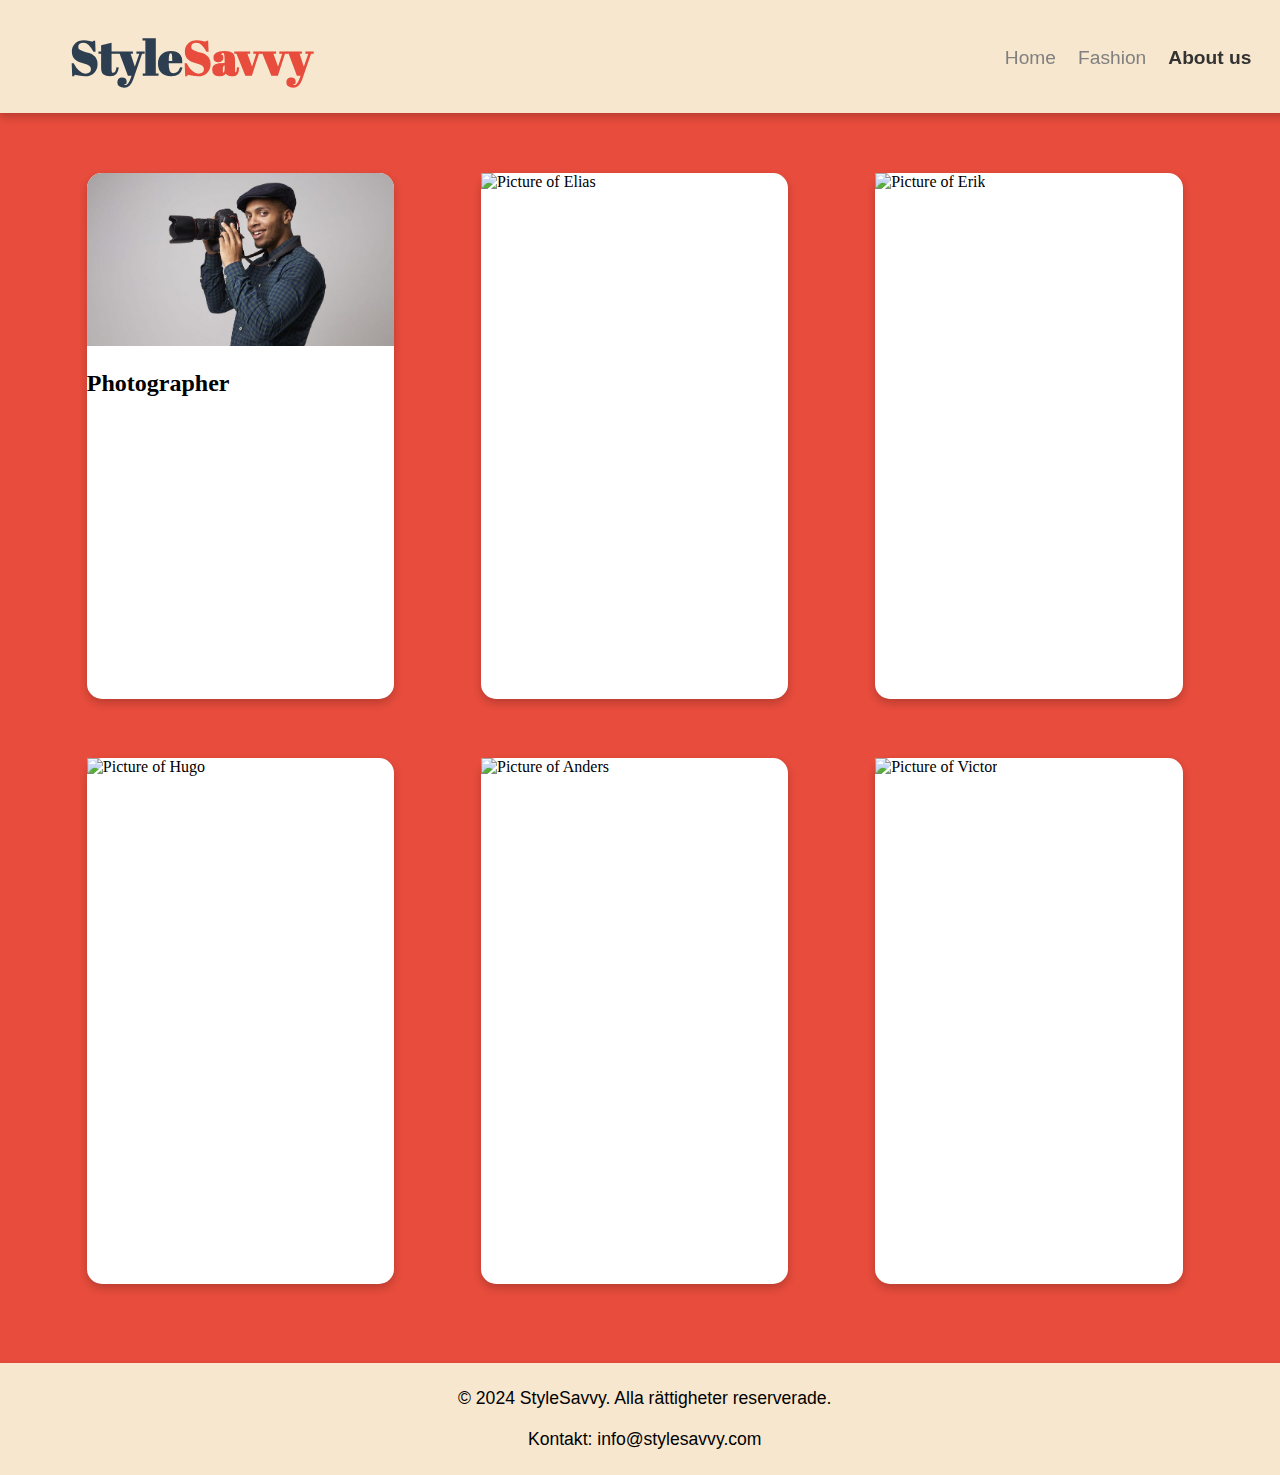
==== About_us.html @ d0742ea2 "Sida 3. Plus fixa headern att sitta fast" ====
<!DOCTYPE html>
<html lang="en">
<head>
    <meta charset="UTF-8">
    <meta name="viewport" content="width=device-width, initial-scale=1.0">
    <link rel="stylesheet" href="css/About_us.css"> 
    <title>StyleSavvy</title>
    <link rel="preconnect" href="https://fonts.googleapis.com">
    <link rel="preconnect" href="https://fonts.gstatic.com" crossorigin>
    <link href="https://fonts.googleapis.com/css2?family=Abril+Fatface&family=Creepster&family=Delius+Swash+Caps&family=Irish+Grover&display=swap" rel="stylesheet">
</head>
<body>
    <div id="wrapper">
        <header>
            <h1>Style<span class="Savvy">Savvy</span></h1>
            <nav class="flex1">
                <a href="Home.html" >Home</a>
                <a href="Stilguide.html" >Fashion</a>
                <a href="About_us.html" id="lenk">About us</a>
            </nav>
        </header>

        <main>
            <div id="per1"> 
                <img id="imgper" src="img/Photographer1.jpg" alt="Picture of Bob">
                <h2>Photographer</h2>
            </div>
            <div id="per2">
                <img src="" alt="Picture of Elias">
            </div>
            <div id="per3">
                <img src="" alt="Picture of Erik">
            </div>
            <div id="per4">
                <img src="" alt="Picture of Hugo">
            </div>
            <div id="per5">
                <img src="" alt="Picture of Anders">
            </div>
            <div id="per6">
                <img src="" alt="Picture of Victor">
            </div>
        </main>

        <footer>
            <p>&copy; 2024 StyleSavvy. Alla rättigheter reserverade.</p>
            <p>Kontakt: info@stylesavvy.com</p>
        </footer>
    </div>
    
</body>
</html>
---- css/About_us.css ----
#wrapper {
    display: grid;
    gap: 20px;
    grid-template-columns: 21.05% 25% 25% 25%;
    grid-template-rows: 12.5vh 30vh 50vh 50vh 12.5vh; 
    grid-template-areas: 
    'hd hd hd hd'
    'm1 m1 m1 m1'
    'm1 m1 m1 m1'
    'm1 m1 m1 m1'
    'ft ft ft ft';
    margin: 0 0px;
}

body{
    background-color: #e74c3c;
    margin: 0px;
}

#lenk{
    color: #333;
    font-weight: bold;
}

.flex1 {
    margin-left: auto;  

    padding: 10px;

}

.flex1 a{
    margin: 8px;
    color: gray;
    text-decoration: none;
    font-size: 1.2rem;
    font-family: 'Arial', sans-serif;
}

.flex1 a:hover {
    color: orange;
}


h1{
    font-family: Abril Fatface;
    padding-left: 50px;
    font-size: 3rem;
    color: #2c3e50;
}

h1 .Savvy {
    color: #e74c3c;
}

header{
    grid-area: hd;
    justify-content: center;
    position: sticky;
    top: 0;
    align-items: center;
    padding: 20px;
    display: flex;
    background-color: #F7E7CE;
    font-size: 1.5rem;
    box-shadow: 0 4px 8px rgba(0, 0, 0, 0.2);
}

main{
    grid-area: m1;
    display: flex;
    padding: 20px;
    top: 0;
    justify-content: space-evenly;
    margin-right: 20px;
    flex-wrap: wrap;
}

#per1, #per2, #per3, #per4, #per4, #per5, #per6{
    background-color: white;
    margin: 20px;
    width: 25%;
    height: 45%;
    border-radius: 15px;
    box-shadow: 0 4px 8px rgba(0, 0, 0, 0.2);
}

footer{
    grid-area: ft;
    font-size: 1.1rem;
    background-color: #F7E7CE;
    padding: 20px;
    box-shadow: 0 4px 8px rgba(0, 0, 0, 0.2);
    font-family: 'Arial', sans-serif;
    display: flex;
    justify-content: center;
    align-items: center;
    flex-direction: column; 
}

footer p{
    margin: 10px;
}

#imgper{
    width: 100%;
    border-top-right-radius: 15px;
    border-top-left-radius: 15px;
}
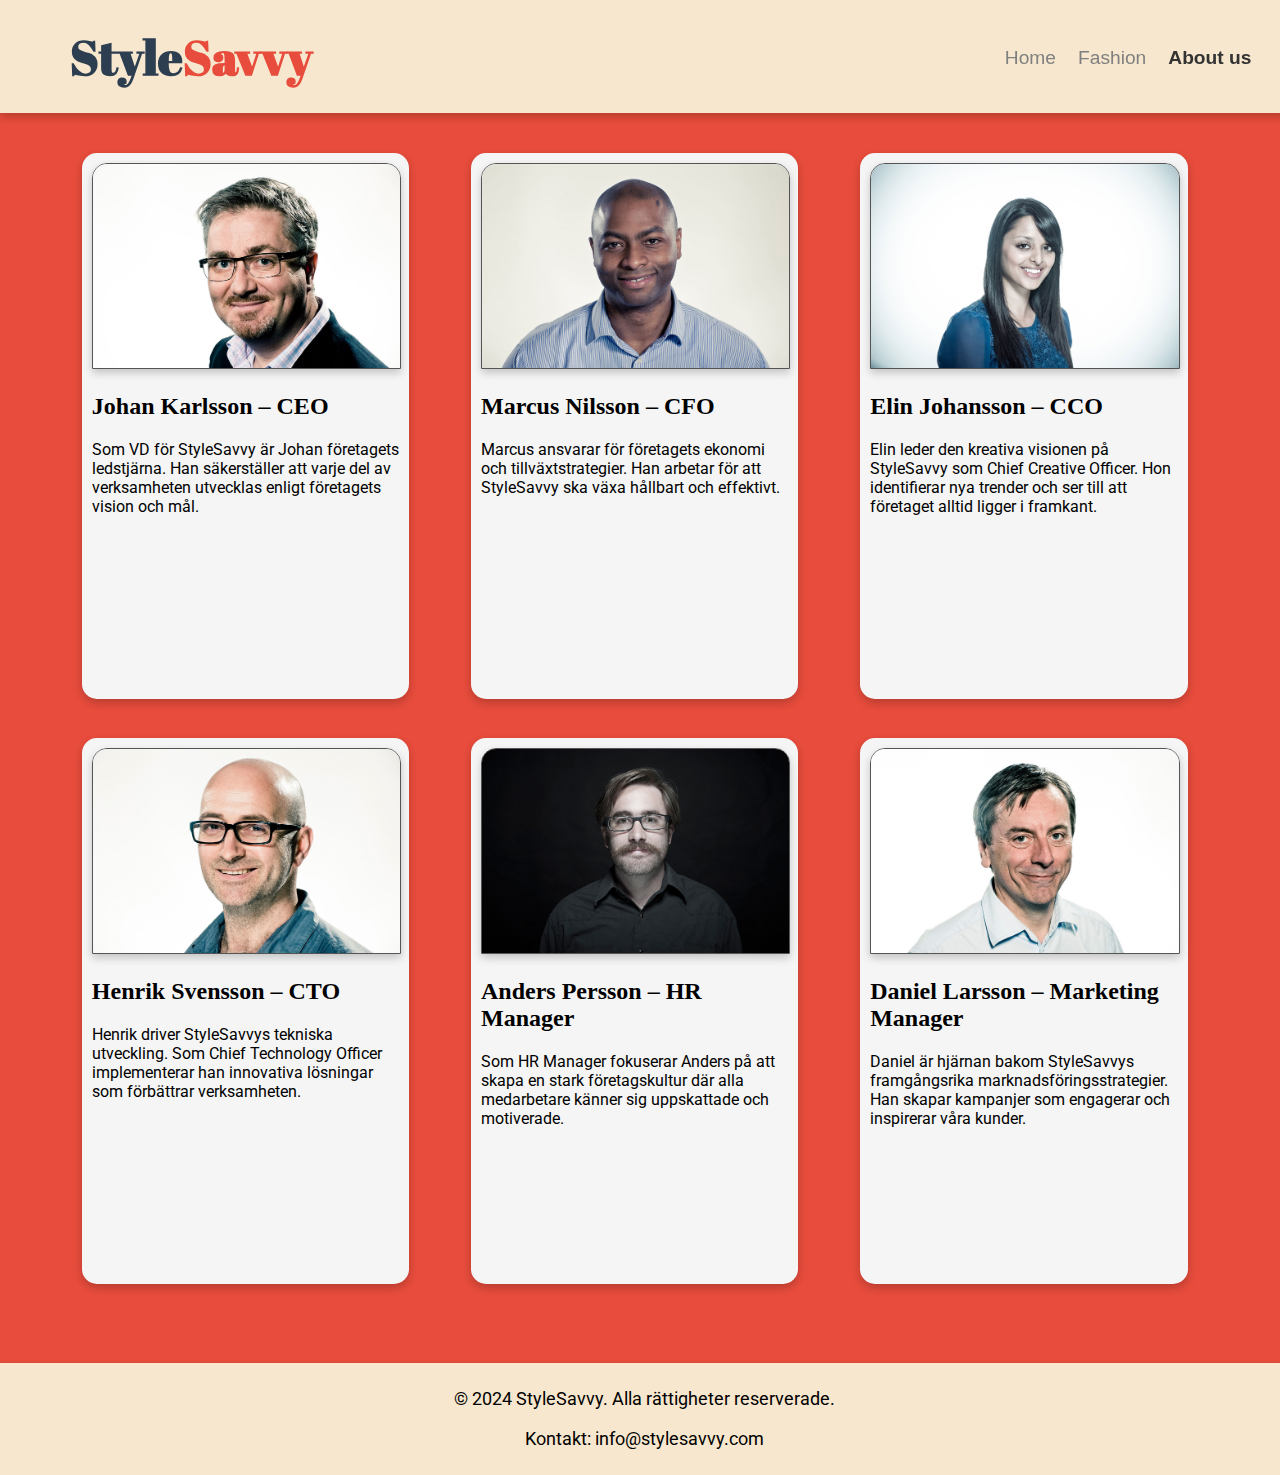
==== commit bf3f4089: "About us färdig" ====
--- a/About_us.html
+++ b/About_us.html
@@ -8,6 +8,9 @@
     <link rel="preconnect" href="https://fonts.googleapis.com">
     <link rel="preconnect" href="https://fonts.gstatic.com" crossorigin>
     <link href="https://fonts.googleapis.com/css2?family=Abril+Fatface&family=Creepster&family=Delius+Swash+Caps&family=Irish+Grover&display=swap" rel="stylesheet">
+    <link rel="preconnect" href="https://fonts.googleapis.com">
+    <link rel="preconnect" href="https://fonts.gstatic.com" crossorigin>
+    <link href="https://fonts.googleapis.com/css2?family=Abril+Fatface&family=Creepster&family=Delius+Swash+Caps&family=Irish+Grover&family=Roboto:ital,wght@0,100;0,300;0,400;0,500;0,700;0,900;1,100;1,300;1,400;1,500;1,700;1,900&display=swap" rel="stylesheet">
 </head>
 <body>
     <div id="wrapper">
@@ -22,23 +25,34 @@
 
         <main>
             <div id="per1"> 
-                <img id="imgper" src="img/Photographer1.jpg" alt="Picture of Bob">
-                <h2>Photographer</h2>
+                <img id="imgper" src="img/Personal1.jpg" alt="Johan Karlsson – CEO">
+                <h2>Johan Karlsson – CEO</h2>
+                <p>Som VD för StyleSavvy är Johan företagets ledstjärna. Han säkerställer att varje del av verksamheten utvecklas enligt företagets vision och mål.</p>
             </div>
             <div id="per2">
-                <img src="" alt="Picture of Elias">
-            </div>
+                <img id="imgper" src="img/Personal2.jpg" alt="Marcus Nilsson – CFO">
+                <h2>Marcus Nilsson – CFO</h2>
+                <p>Marcus ansvarar för företagets ekonomi och tillväxtstrategier. Han arbetar för att StyleSavvy ska växa hållbart och effektivt.</p>
+                 </div>
             <div id="per3">
-                <img src="" alt="Picture of Erik">
+                <img id="imgper" src="img/Personal3.jpg" alt="Elin Johansson – CCO">
+                <h2>Elin Johansson – CCO</h2>
+                <p>Elin leder den kreativa visionen på StyleSavvy som Chief Creative Officer. Hon identifierar nya trender och ser till att företaget alltid ligger i framkant.</p>
             </div>
             <div id="per4">
-                <img src="" alt="Picture of Hugo">
+                <img id="imgper" src="img/Personal4.jpg" alt="Henrik Svensson – CTO">
+                <h2>Henrik Svensson – CTO</h2>
+                <p>Henrik driver StyleSavvys tekniska utveckling. Som Chief Technology Officer implementerar han innovativa lösningar som förbättrar verksamheten.</p>
             </div>
             <div id="per5">
-                <img src="" alt="Picture of Anders">
+                <img id="imgper" src="img/Personal5.jpg" alt="Anders Persson – HR Manager">
+                <h2>Anders Persson – HR Manager</h2>
+                <p>Som HR Manager fokuserar Anders på att skapa en stark företagskultur där alla medarbetare känner sig uppskattade och motiverade.</p>
             </div>
             <div id="per6">
-                <img src="" alt="Picture of Victor">
+                <img id="imgper" src="img/Personal6.jpg" alt="Daniel Larsson – Marketing Manager">
+                <h2>Daniel Larsson – Marketing Manager</h2>
+                <p>Daniel är hjärnan bakom StyleSavvys framgångsrika marknadsföringsstrategier. Han skapar kampanjer som engagerar och inspirerar våra kunder.</p>
             </div>
         </main>
 
--- a/css/About_us.css
+++ b/css/About_us.css
@@ -49,6 +49,10 @@
     color: #2c3e50;
 }
 
+p{
+    font-family: roboto;
+}
+
 h1 .Savvy {
     color: #e74c3c;
 }
@@ -77,13 +81,14 @@
 }
 
 #per1, #per2, #per3, #per4, #per4, #per5, #per6{
-    background-color: white;
-    margin: 20px;
+    background-color: whitesmoke;
     width: 25%;
     height: 45%;
     border-radius: 15px;
     box-shadow: 0 4px 8px rgba(0, 0, 0, 0.2);
+    padding: 10px;
 }
+
 
 footer{
     grid-area: ft;
@@ -106,4 +111,6 @@
     width: 100%;
     border-top-right-radius: 15px;
     border-top-left-radius: 15px;
+    border: 1px solid #555;
+    box-shadow: 0 4px 8px rgba(0, 0, 0, 0.2);
 }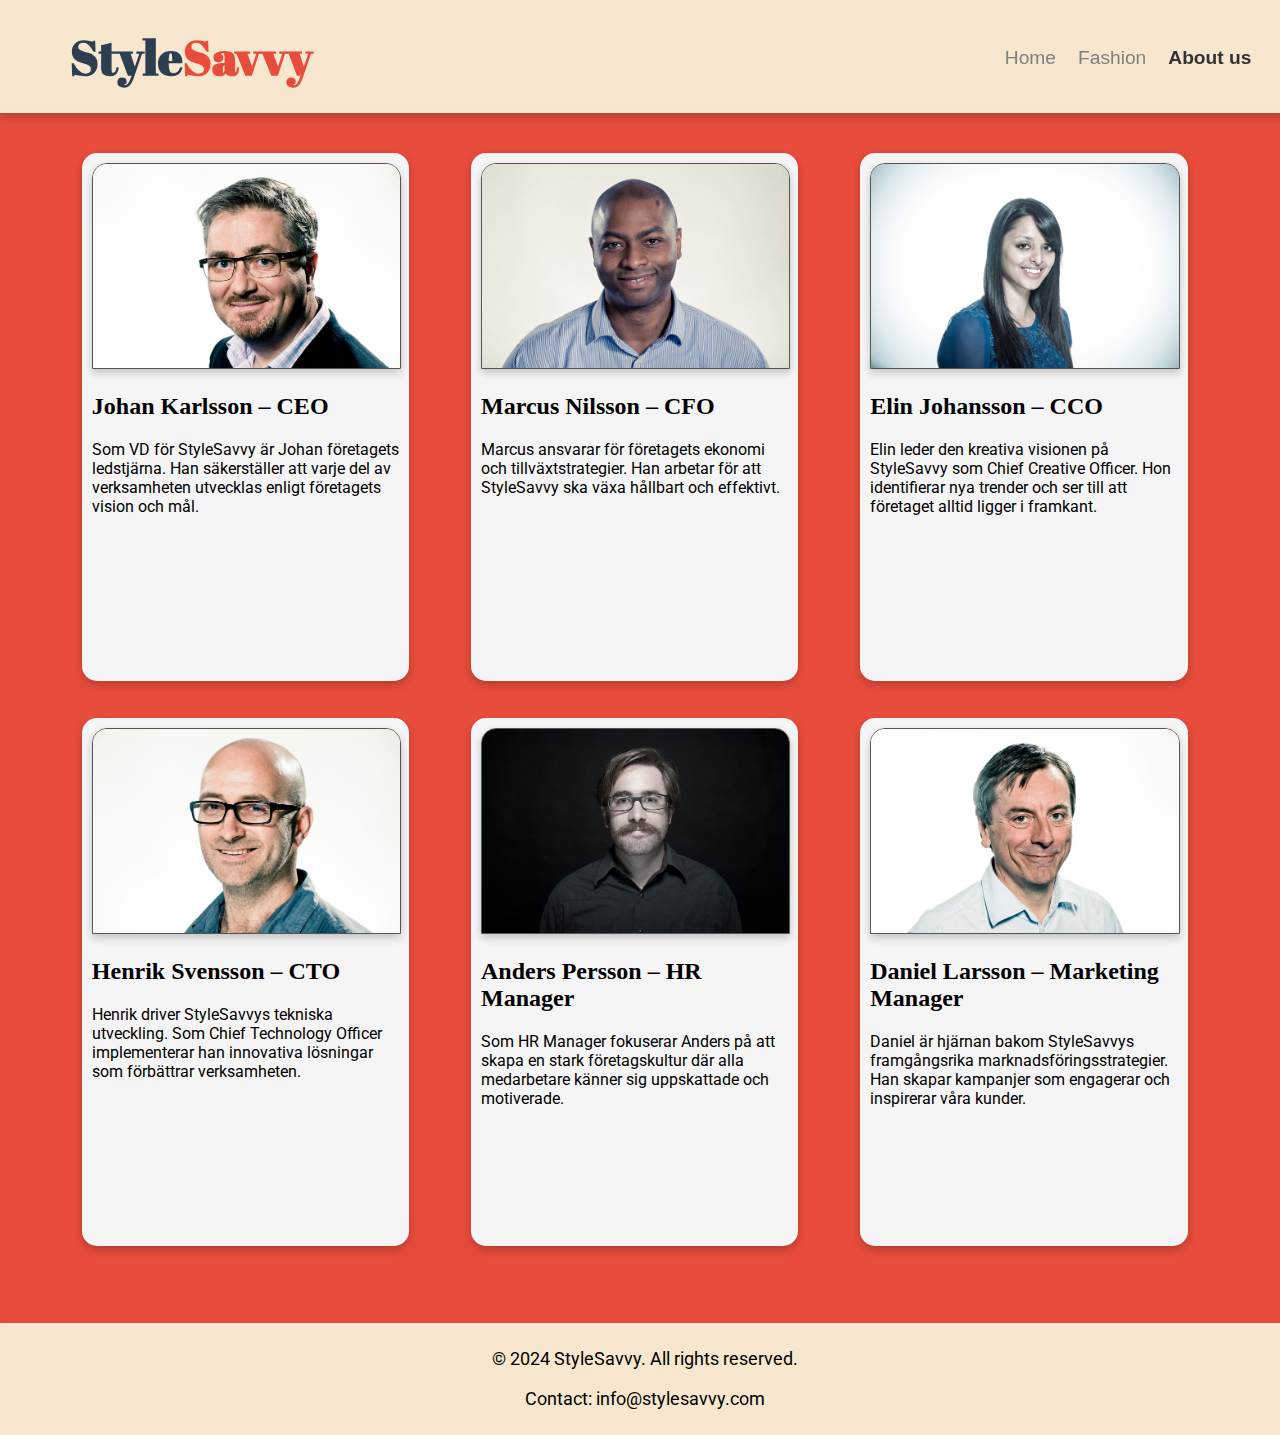
==== commit d33ee4b1: "fixat första sidan och städat upp fashion sidan." ====
--- a/About_us.html
+++ b/About_us.html
@@ -18,7 +18,7 @@
             <h1>Style<span class="Savvy">Savvy</span></h1>
             <nav class="flex1">
                 <a href="Home.html" >Home</a>
-                <a href="Stilguide.html" >Fashion</a>
+                <a href="Fashion.html" >Fashion</a>
                 <a href="About_us.html" id="lenk">About us</a>
             </nav>
         </header>
@@ -57,8 +57,8 @@
         </main>
 
         <footer>
-            <p>&copy; 2024 StyleSavvy. Alla rättigheter reserverade.</p>
-            <p>Kontakt: info@stylesavvy.com</p>
+            <p>&copy; 2024 StyleSavvy. All rights reserved.</p>
+            <p>Contact: info@stylesavvy.com</p>
         </footer>
     </div>
     
--- a/css/About_us.css
+++ b/css/About_us.css
@@ -2,11 +2,9 @@
     display: grid;
     gap: 20px;
     grid-template-columns: 21.05% 25% 25% 25%;
-    grid-template-rows: 12.5vh 30vh 50vh 50vh 12.5vh; 
+    grid-template-rows: 12.5vh 130vh 12.5vh; 
     grid-template-areas: 
     'hd hd hd hd'
-    'm1 m1 m1 m1'
-    'm1 m1 m1 m1'
     'm1 m1 m1 m1'
     'ft ft ft ft';
     margin: 0 0px;
@@ -39,6 +37,7 @@
 
 .flex1 a:hover {
     color: orange;
+    text-decoration: underline;
 }
 
 
@@ -74,7 +73,6 @@
     grid-area: m1;
     display: flex;
     padding: 20px;
-    top: 0;
     justify-content: space-evenly;
     margin-right: 20px;
     flex-wrap: wrap;
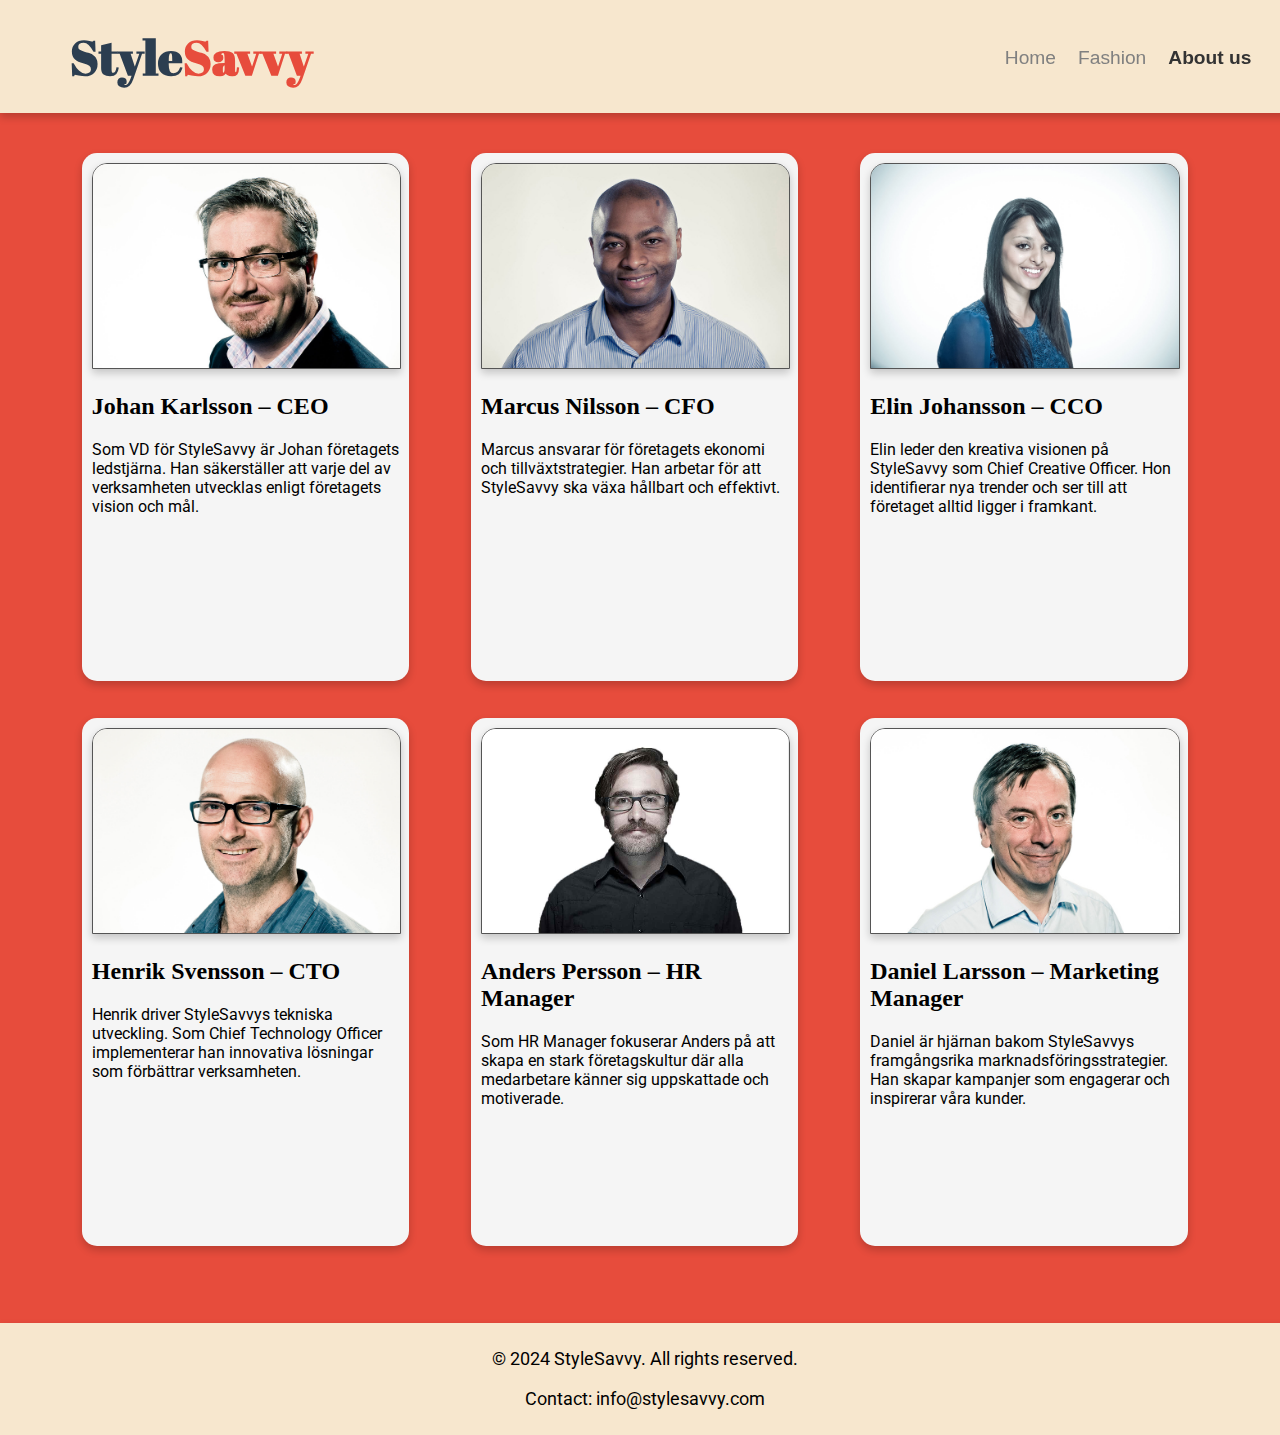
==== commit a37291b8: "Ändrade storleken på bilden så att de blir mindre." ====
--- a/About_us.html
+++ b/About_us.html
@@ -45,7 +45,7 @@
                 <p>Henrik driver StyleSavvys tekniska utveckling. Som Chief Technology Officer implementerar han innovativa lösningar som förbättrar verksamheten.</p>
             </div>
             <div id="per5">
-                <img id="imgper" src="img/Personal5.jpg" alt="Anders Persson – HR Manager">
+                <img id="imgper" src="img/Personal_5.jpg" alt="Anders Persson – HR Manager">
                 <h2>Anders Persson – HR Manager</h2>
                 <p>Som HR Manager fokuserar Anders på att skapa en stark företagskultur där alla medarbetare känner sig uppskattade och motiverade.</p>
             </div>
